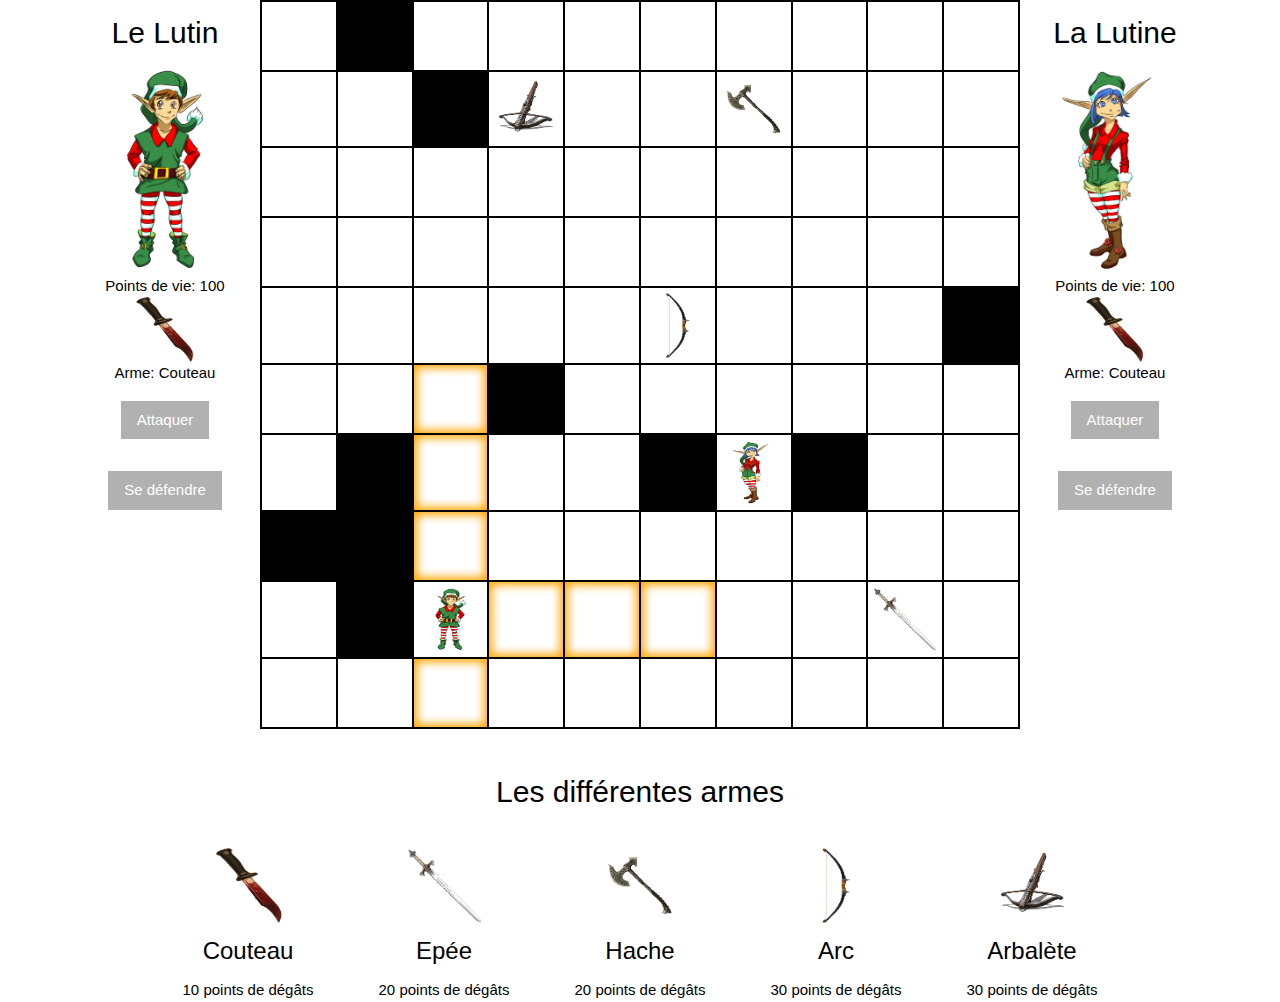
==== index.html @ 5c092aa2 "Modifications des visuels joueurs et armes" ====
<!DOCTYPE html>
<html lang="fr">
<head>
    <meta charset="UTF-8">
    <meta name="viewport" content="width=device-width, initial-scale=1.0">
    <link rel="stylesheet" href="https://www.w3schools.com/w3css/4/w3.css">
    <title>Jeu de plateau</title>
    <link rel="stylesheet" type="text/css" href="styles.css">
</head>
<body>
    <div id="wrapper" class="w3-auto">
        <div class="w3-row">
            <div id="joueurA" class="w3-container w3-center w3-col m2">
                <h2>Le Lutin</h2>
                <div>
                    <img src="img/lutin.jpg" alt="Lutin">
                </div>
                <p>Points de vie: <span id="santeJoueur0"></span></p>
                <p><span id="visuelArmeJoueur0"></span></p>
                <p>Arme: <span id="armeJoueur0"></span></p>
                <div id="boutonsCombatJoueur0">
                    <button id="btnAttaqueJoueur0" class="w3-button w3-black w3-margin" disabled>Attaquer</button>
                    <button id="btnDefenseJoueur0" class="w3-button w3-black w3-margin" disabled>Se défendre</button>
                </div>
            </div>
            <table id="gameMap" class="w3-col m8"></table>
            <div id="joueurB" class="w3-container w3-center w3-col m2">
                <h2>La Lutine</h2>
                <div>
                    <img src="img/lutine.jpg" alt="Lutine">
                </div>
                <p>Points de vie: <span id="santeJoueur1"></span></p>
                <p><span id="visuelArmeJoueur1"></span></p>
                <p>Arme: <span id="armeJoueur1"></span></p>
                <div id="boutonsCombatJoueur1">
                    <button id="btnAttaqueJoueur1" class="w3-button w3-black w3-margin" disabled>Attaquer</button>
                    <button id="btnDefenseJoueur1" class="w3-button w3-black w3-margin" disabled>Se défendre</button>
                </div>
            </div>
        </div>
        <div class="w3-content w3-center w3-margin-top">
           <h2 class="w3-padding-24">Les différentes armes</h2>
            <div class="w3-row">
                <div class="tableauArmes w3-container w3-col">
                    <img src="img/couteau.png" alt="couteau" class="imageArme">
                    <h3>Couteau</h3>
                    <p>10 points de dégâts</p>
                </div>
                <div class="tableauArmes w3-container w3-col">
                    <img src="img/epee.png" alt="epee" class="imageArme">
                    <h3>Epée</h3>
                    <p>20 points de dégâts</p>
                </div>
                <div class="tableauArmes w3-container w3-col">
                    <img src="img/hache.png" alt="hache" class="imageArme">
                    <h3>Hache</h3>
                    <p>20 points de dégâts</p>
                </div>
                <div class="tableauArmes w3-container w3-col">
                    <img src="img/arc.png" alt="arc" class="imageArme">
                    <h3>Arc</h3>
                    <p>30 points de dégâts</p>
                </div>
                <div class="tableauArmes w3-container w3-col">
                    <img src="img/arbalete.png" alt="arbalete" class="imageArme">
                    <h3>Arbalète</h3>
                    <p>30 points de dégâts</p>
                </div>
            </div>
        </div>
    </div>

    <script src="js/jquery.js"></script>
    <script src="js/main.js"></script>
    <script src="js/game.js"></script>
    <script src="js/map.js"></script>
    <script src="js/players.js"></script>
    <script src="js/weapons.js"></script>
    <script src="js/functions.js"></script>
</body>
</html>
---- styles.css ----
/********** reset ***********/
* {
    padding: 0;
    margin: 0;
    box-sizing: border-box;
}
/*************** wrapper et génériques *****************/

#wrapper {
    margin: 0 auto;
}
img {
    width: 100%;
}
/************** Map *******************/
table {
    border-collapse: collapse;
    margin: auto;
}
tr, td {
    height: 70px;
    width: 70px;
    border: 2px solid black;
    padding: 5px;
    text-align: center;
}
.casesObstacles {
    background-color: black;
}
.casesArmes {
    
}
.casesJoueurs {
    
}
.casesAccessibles {
    
}
.casesSurbrillance {
    box-shadow: orange 0px 0px 10px 3px inset;
}
.imgTableau {
    max-width: 65px;
    max-height: 65px;
}
.imageArme {
    width: 75px;
    height: 75px;
}
.tableauArmes {
    width: 20%;
}
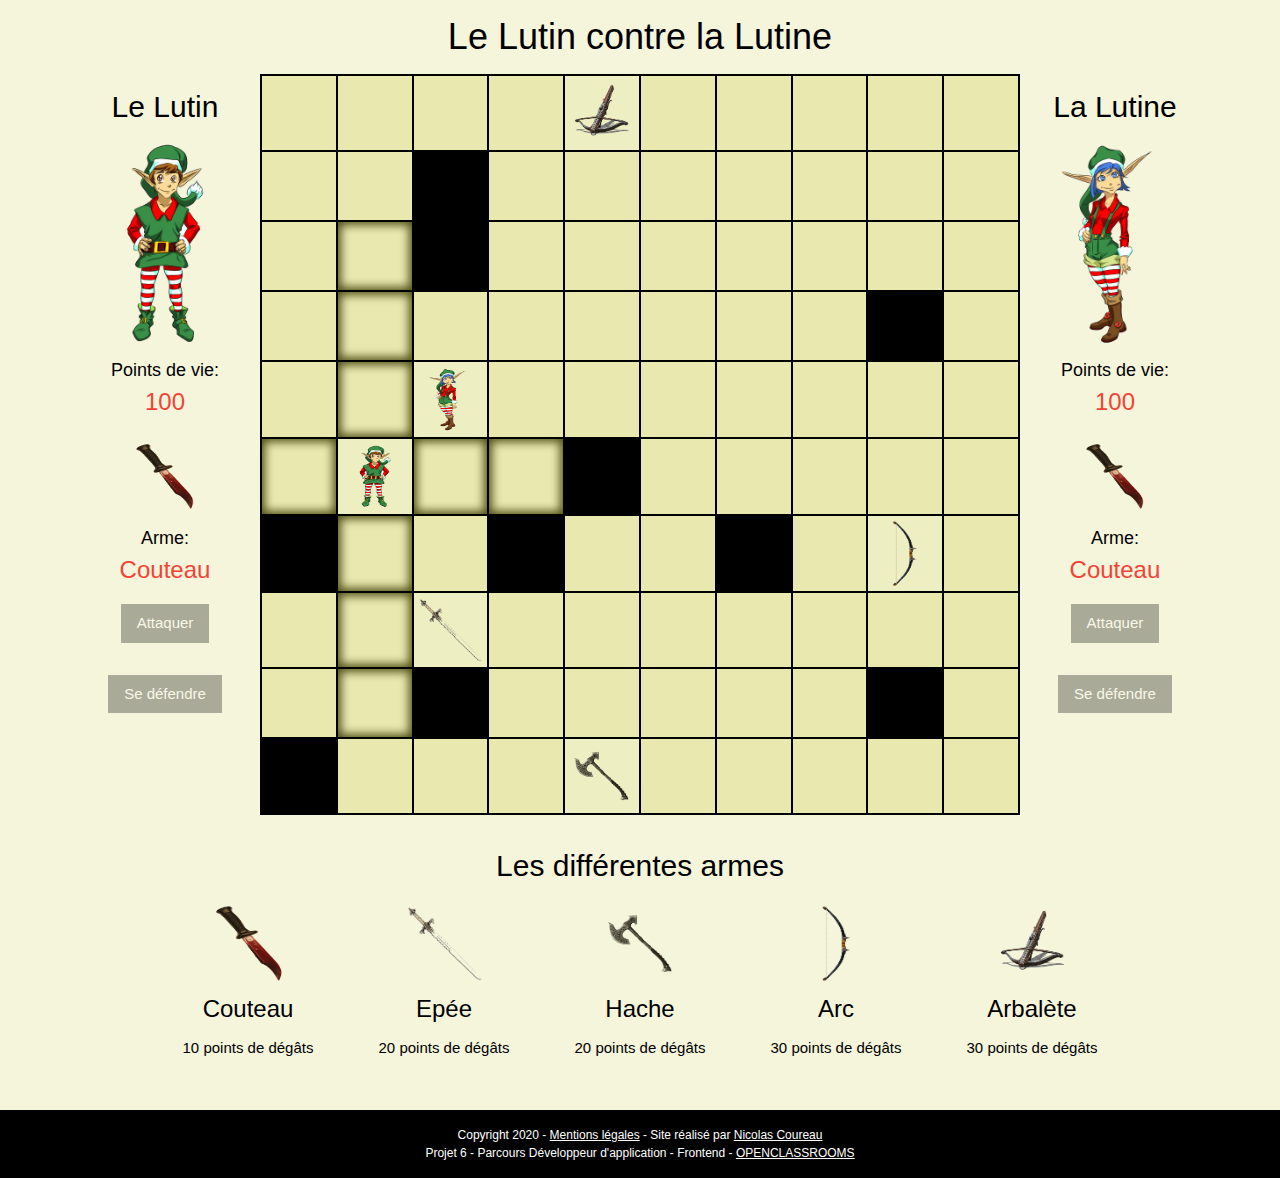
==== commit 6926e89d: "Mise en place css" ====
--- a/index.html
+++ b/index.html
@@ -4,20 +4,21 @@
     <meta charset="UTF-8">
     <meta name="viewport" content="width=device-width, initial-scale=1.0">
     <link rel="stylesheet" href="https://www.w3schools.com/w3css/4/w3.css">
-    <title>Jeu de plateau</title>
+    <title>Lutin contre Lutine</title>
     <link rel="stylesheet" type="text/css" href="styles.css">
 </head>
 <body>
     <div id="wrapper" class="w3-auto">
+        <h1 class="w3-center">Le Lutin contre la Lutine</h1>
         <div class="w3-row">
             <div id="joueurA" class="w3-container w3-center w3-col m2">
                 <h2>Le Lutin</h2>
                 <div>
-                    <img src="img/lutin.jpg" alt="Lutin">
+                    <img src="img/lutin.png" alt="Lutin">
                 </div>
-                <p>Points de vie: <span id="santeJoueur0"></span></p>
-                <p><span id="visuelArmeJoueur0"></span></p>
-                <p>Arme: <span id="armeJoueur0"></span></p>
+                <p class="w3-container w3-padding w3-large">Points de vie: <span id="santeJoueur0" class="w3-text-red w3-xlarge"></span></p>
+                <p class="w3-container w3-padding-16"><span id="visuelArmeJoueur0"></span></p>
+                <p class="w3-container w3-large">Arme: <br><span id="armeJoueur0" class="w3-text-red w3-xlarge"></span></p>
                 <div id="boutonsCombatJoueur0">
                     <button id="btnAttaqueJoueur0" class="w3-button w3-black w3-margin" disabled>Attaquer</button>
                     <button id="btnDefenseJoueur0" class="w3-button w3-black w3-margin" disabled>Se défendre</button>
@@ -27,19 +28,19 @@
             <div id="joueurB" class="w3-container w3-center w3-col m2">
                 <h2>La Lutine</h2>
                 <div>
-                    <img src="img/lutine.jpg" alt="Lutine">
+                    <img src="img/lutine.png" alt="Lutine">
                 </div>
-                <p>Points de vie: <span id="santeJoueur1"></span></p>
-                <p><span id="visuelArmeJoueur1"></span></p>
-                <p>Arme: <span id="armeJoueur1"></span></p>
+                <p class="w3-container w3-padding w3-large">Points de vie: <span id="santeJoueur1" class="w3-text-red w3-xlarge"></span></p>
+                <p class="w3-container w3-padding-16"><span id="visuelArmeJoueur1"></span></p>
+                <p class="w3-container w3-large">Arme: <br><span id="armeJoueur1" class="w3-text-red w3-xlarge"></span></p>
                 <div id="boutonsCombatJoueur1">
                     <button id="btnAttaqueJoueur1" class="w3-button w3-black w3-margin" disabled>Attaquer</button>
                     <button id="btnDefenseJoueur1" class="w3-button w3-black w3-margin" disabled>Se défendre</button>
                 </div>
             </div>
         </div>
-        <div class="w3-content w3-center w3-margin-top">
-           <h2 class="w3-padding-24">Les différentes armes</h2>
+        <div class="recapArmes w3-content w3-center">
+           <h2 class="w3-padding">Les différentes armes</h2>
             <div class="w3-row">
                 <div class="tableauArmes w3-container w3-col">
                     <img src="img/couteau.png" alt="couteau" class="imageArme">
@@ -69,6 +70,15 @@
             </div>
         </div>
     </div>
+    <footer id="main-footer" class="w3-container w3-black w3-padding-16">
+        <div class="w3-stretch w3-center">
+            <p class="w3-small">Copyright 2020 - <a href="mentions-legales.html">Mentions légales</a> - Site réalisé par
+                <a href="http://www.nicolas-coureau.fr/">Nicolas Coureau</a></p>
+            <p class="w3-small w3-hide-small">Projet 6 - Parcours Développeur d'application - Frontend - <a
+                    href="https://openclassrooms.com/fr/paths/60-developpeur-dapplication-frontend">OPENCLASSROOMS</a>
+            </p>
+        </div>
+    </footer>
 
     <script src="js/jquery.js"></script>
     <script src="js/main.js"></script>
--- a/styles.css
+++ b/styles.css
@@ -5,7 +5,9 @@
     box-sizing: border-box;
 }
 /*************** wrapper et génériques *****************/
-
+body {
+    background-color: #f5f5dc;
+}
 #wrapper {
     margin: 0 auto;
 }
@@ -24,29 +26,40 @@
     padding: 5px;
     text-align: center;
 }
+/* couleur de fond des cases obstacles */
 .casesObstacles {
     background-color: black;
 }
+/* couleur de fond des cases armes */
 .casesArmes {
-    
+    background-color: #eeeec3;
 }
+/* couleur de fond des cases joueurs */
 .casesJoueurs {
-    
+    background-color: #eeeec3;
 }
+/* couleur de fond des cases accessibles */
 .casesAccessibles {
-    
+    background-color: #e9e9af;
 }
+/* couleur des cases pour le déplacement */
 .casesSurbrillance {
-    box-shadow: orange 0px 0px 10px 3px inset;
+    box-shadow: #505016 0px 0px 10px 3px inset;
 }
+/* Dimensions des images dans la map */
 .imgTableau {
     max-width: 65px;
     max-height: 65px;
 }
+/****************** Légende des armes *********************/
 .imageArme {
     width: 75px;
     height: 75px;
 }
 .tableauArmes {
     width: 20%;
+}
+.recapArmes {
+    margin-top: 20px;
+    margin-bottom: 50px;
 }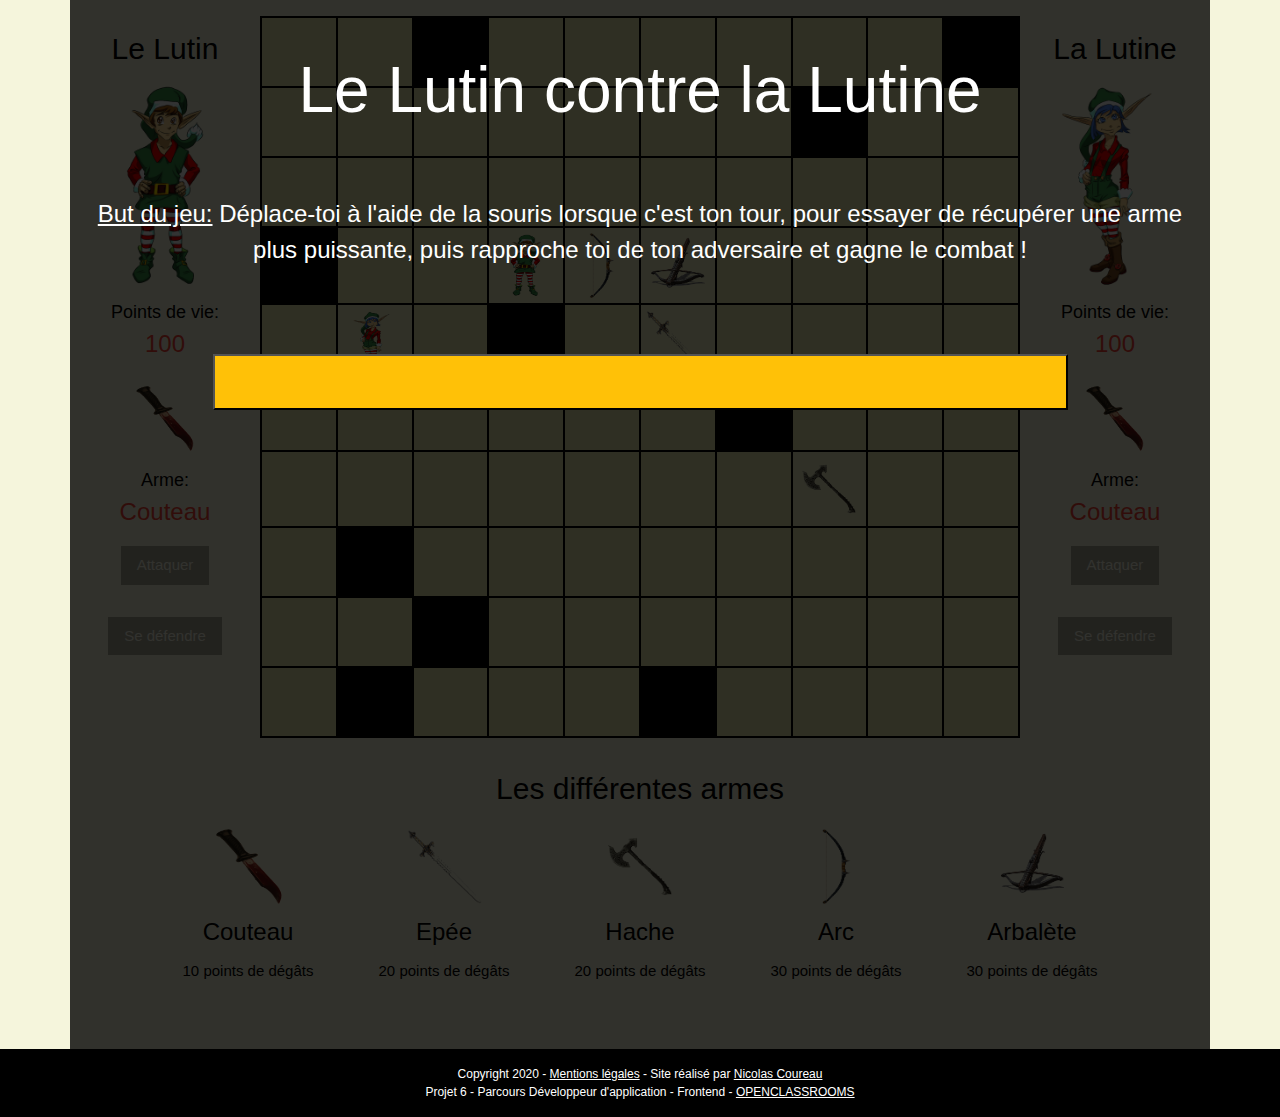
==== commit 74bb1f52: "Mise en place des écrans de démarrage et de combat" ====
--- a/index.html
+++ b/index.html
@@ -8,9 +8,32 @@
     <link rel="stylesheet" type="text/css" href="styles.css">
 </head>
 <body>
-    <div id="wrapper" class="w3-auto">
-        <h1 class="w3-center">Le Lutin contre la Lutine</h1>
+    <!-- Wrapper -->
+    <div id="wrapper" class="w3-auto w3-padding-16">
+
+        <!-- Ecran de démarrage -->
+        <div id="ecranDepart">
+            <h1 class="w3-center w3-text-white w3-padding-32 w3-jumbo">Le Lutin contre la Lutine</h1>
+            <p class="w3-container w3-text-white w3-padding-16 w3-xlarge"><u>But du jeu:</u> Déplace-toi à l'aide de la souris lorsque c'est ton tour,
+                pour essayer de récupérer une arme plus puissante,
+                puis rapproche toi de ton adversaire et gagne le combat !</p>
+            <button id="demarrer" class="w3-bar w3-xlarge w3-padding clignotement">COMMERCER LA PARTIE</button>
+        </div>
+
+        <!-- Message de début de combat (masqué jusqu'au déclenchement du combat) -->
+        <div id="debutCombat" class="w3-center">
+            <h2 class="w3-center w3-text-white w3-padding-32 w3-xxlarge">Le combat commence !</h2>
+            <p class="w3-container w3-center w3-text-white w3-padding-16 w3-xlarge">Les boutons de combat ne sont actifs que lorsque c'est à ton tour de combattre.
+            <br>Tu peux soit choisir d'attaquer et infliger les dégats de ton arme à ton adversaire, soit choisir de te défendre de la prochaine attaque
+            de celui-ci et activer un bouclier qui absorbera 50% des dégats de l'arme de ton adversaire. </p>
+            <p class="w3-center w3-text-white w3-padding-16 w3-xlarge">Bonne chance ! Et que le meilleur gagne !</p>
+            <button id="combat" class="w3-bar w3-xlarge w3-padding clignotement">DEMARRER LE COMBAT</button>
+        </div>
+
+        <!-- Contenus de jeu -->
         <div class="w3-row">
+
+            <!-- Infos joueur A -->
             <div id="joueurA" class="w3-container w3-center w3-col m2">
                 <h2>Le Lutin</h2>
                 <div>
@@ -19,12 +42,17 @@
                 <p class="w3-container w3-padding w3-large">Points de vie: <span id="santeJoueur0" class="w3-text-red w3-xlarge"></span></p>
                 <p class="w3-container w3-padding-16"><span id="visuelArmeJoueur0"></span></p>
                 <p class="w3-container w3-large">Arme: <br><span id="armeJoueur0" class="w3-text-red w3-xlarge"></span></p>
+                <!-- Boutons de combat joueur A -->
                 <div id="boutonsCombatJoueur0">
                     <button id="btnAttaqueJoueur0" class="w3-button w3-black w3-margin" disabled>Attaquer</button>
                     <button id="btnDefenseJoueur0" class="w3-button w3-black w3-margin" disabled>Se défendre</button>
                 </div>
             </div>
+
+            <!-- Carte de jeu -->
             <table id="gameMap" class="w3-col m8"></table>
+
+            <!-- Infos joueur B -->
             <div id="joueurB" class="w3-container w3-center w3-col m2">
                 <h2>La Lutine</h2>
                 <div>
@@ -33,12 +61,15 @@
                 <p class="w3-container w3-padding w3-large">Points de vie: <span id="santeJoueur1" class="w3-text-red w3-xlarge"></span></p>
                 <p class="w3-container w3-padding-16"><span id="visuelArmeJoueur1"></span></p>
                 <p class="w3-container w3-large">Arme: <br><span id="armeJoueur1" class="w3-text-red w3-xlarge"></span></p>
+                <!-- Boutons de combat joueur B -->
                 <div id="boutonsCombatJoueur1">
                     <button id="btnAttaqueJoueur1" class="w3-button w3-black w3-margin" disabled>Attaquer</button>
                     <button id="btnDefenseJoueur1" class="w3-button w3-black w3-margin" disabled>Se défendre</button>
                 </div>
             </div>
         </div>
+
+        <!-- Tableau de description des armes -->
         <div class="recapArmes w3-content w3-center">
            <h2 class="w3-padding">Les différentes armes</h2>
             <div class="w3-row">
@@ -70,6 +101,8 @@
             </div>
         </div>
     </div>
+
+    <!-- Footer -->
     <footer id="main-footer" class="w3-container w3-black w3-padding-16">
         <div class="w3-stretch w3-center">
             <p class="w3-small">Copyright 2020 - <a href="mentions-legales.html">Mentions légales</a> - Site réalisé par
--- a/styles.css
+++ b/styles.css
@@ -10,9 +10,40 @@
 }
 #wrapper {
     margin: 0 auto;
+    position: relative;
 }
 img {
     width: 100%;
+}
+/************** Ecran de démarrage *********************/
+#ecranDepart {
+    z-index: 1;
+    position: absolute;
+    top: 0;
+    left: 0;
+    width: 100%;
+    height: 100%;
+    background-color: rgba(0, 0, 0, 0.8);
+    text-align: center;
+}
+#demarrer {
+    margin-top: 70px;
+    color: #ffc107;
+    background-color: #ffc107;
+    width: 75%;
+    cursor: pointer;
+}
+#demarrer:hover {
+    background-color: #e9e9af;
+    color: #e9e9af;
+}
+.clignotement {
+    animation: couleurClignotement 1s infinite;
+}
+@keyframes couleurClignotement
+{
+    0% { }
+    50% { color: black; }
 }
 /************** Map *******************/
 table {
@@ -51,6 +82,29 @@
     max-width: 65px;
     max-height: 65px;
 }
+/****************** Message de début de combat **************/
+#debutCombat {
+    display: none;
+    z-index: 1;
+    position: absolute;
+    top: 200px;
+    left: 0;
+    width: 100%;
+    height: 50%;
+    background-color: rgba(0, 0, 0, 0.8);
+}
+#combat {
+    margin-top: 30px;
+    width: 50%;
+    color: #ffc107;
+    background-color: #ffc107;
+    cursor: pointer;
+}
+#combat:hover {
+    background-color: #e9e9af;
+    color: #e9e9af;
+}
+
 /****************** Légende des armes *********************/
 .imageArme {
     width: 75px;
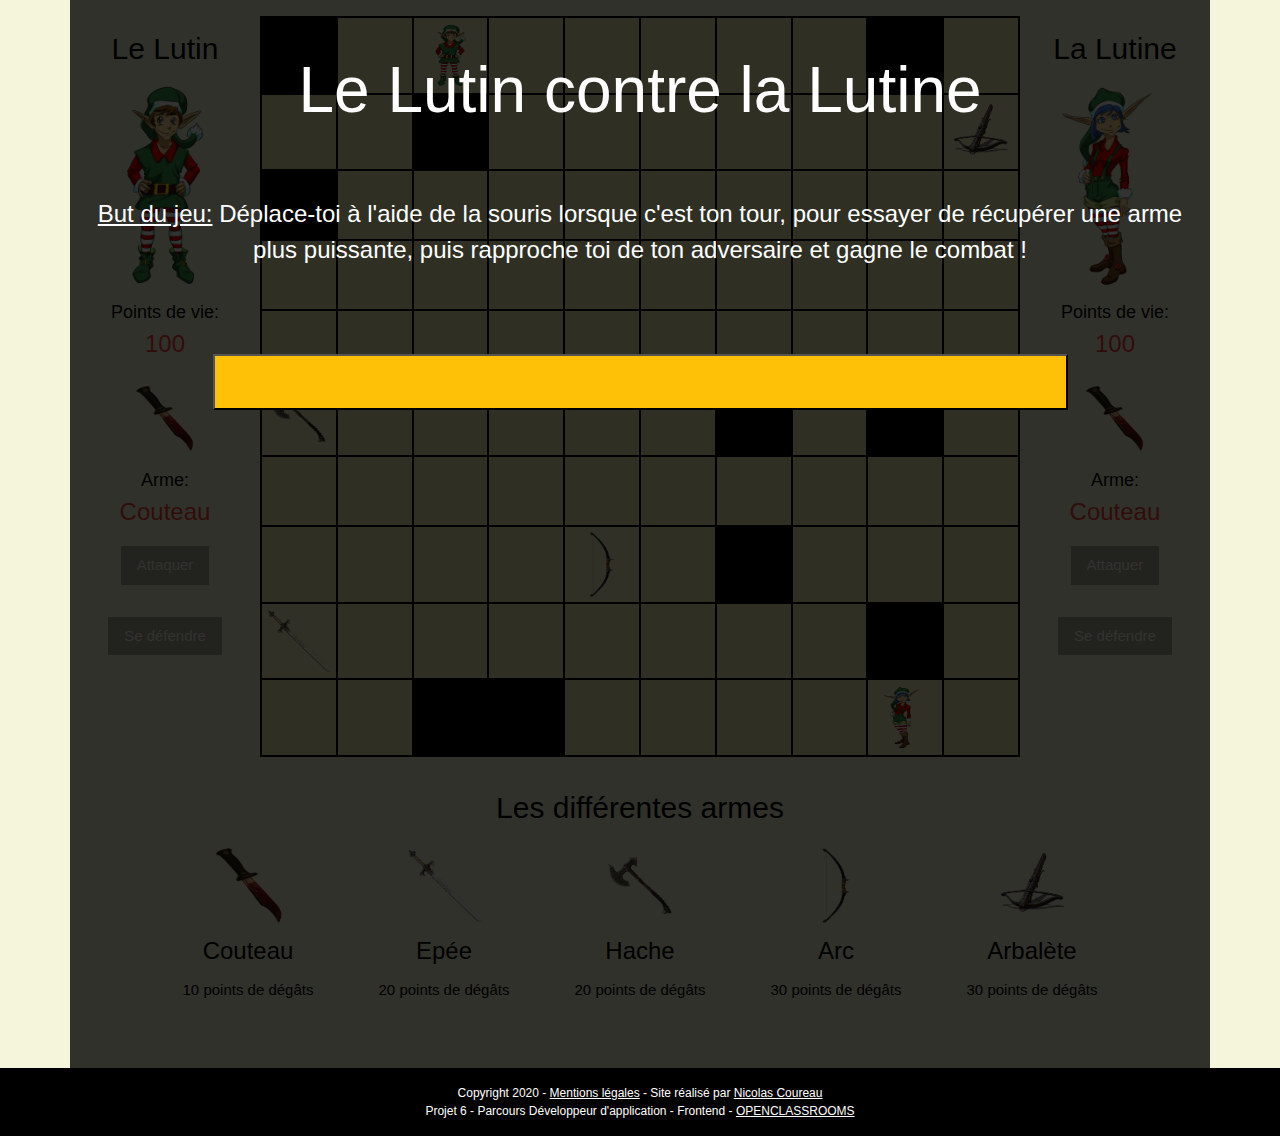
==== commit 2650a06b: "Mise en place de la méthode finirLaPartie()" ====
--- a/index.html
+++ b/index.html
@@ -9,7 +9,7 @@
 </head>
 <body>
     <!-- Wrapper -->
-    <div id="wrapper" class="w3-auto w3-padding-16">
+    <div id="wrapper" class="w3-auto  w3-padding-16">
 
         <!-- Ecran de démarrage -->
         <div id="ecranDepart">
@@ -18,16 +18,6 @@
                 pour essayer de récupérer une arme plus puissante,
                 puis rapproche toi de ton adversaire et gagne le combat !</p>
             <button id="demarrer" class="w3-bar w3-xlarge w3-padding clignotement">COMMERCER LA PARTIE</button>
-        </div>
-
-        <!-- Message de début de combat (masqué jusqu'au déclenchement du combat) -->
-        <div id="debutCombat" class="w3-center">
-            <h2 class="w3-center w3-text-white w3-padding-32 w3-xxlarge">Le combat commence !</h2>
-            <p class="w3-container w3-center w3-text-white w3-padding-16 w3-xlarge">Les boutons de combat ne sont actifs que lorsque c'est à ton tour de combattre.
-            <br>Tu peux soit choisir d'attaquer et infliger les dégats de ton arme à ton adversaire, soit choisir de te défendre de la prochaine attaque
-            de celui-ci et activer un bouclier qui absorbera 50% des dégats de l'arme de ton adversaire. </p>
-            <p class="w3-center w3-text-white w3-padding-16 w3-xlarge">Bonne chance ! Et que le meilleur gagne !</p>
-            <button id="combat" class="w3-bar w3-xlarge w3-padding clignotement">DEMARRER LE COMBAT</button>
         </div>
 
         <!-- Contenus de jeu -->
@@ -100,7 +90,30 @@
                 </div>
             </div>
         </div>
+
+        <!-- Message de début de combat (masqué jusqu'au déclenchement du combat) -->
+        <div id="debutCombat" class="w3-center">
+            <h2 class="w3-center w3-text-white w3-padding-32 w3-xxlarge">Le combat commence !</h2>
+            <p class="w3-container w3-center w3-text-white w3-padding-16 w3-xlarge">Les boutons de combat ne sont actifs que lorsque c'est à ton tour de combattre.
+                <br>Tu peux soit choisir d'attaquer et infliger les dégats de ton arme à ton adversaire, soit choisir de te défendre de la prochaine attaque
+                de celui-ci et activer un bouclier qui absorbera 50% des dégats de l'arme de ton adversaire. </p>
+            <p class="w3-center w3-text-white w3-padding-16 w3-xlarge">Bonne chance ! Et que le meilleur gagne !</p>
+            <button id="combat" class="w3-bar w3-xlarge w3-padding clignotement">DEMARRER LE COMBAT</button>
+        </div>
+
+        <!-- Message de fin de partie (masqué jusqu'à la fin de partie) -->
+        <div id="finCombat" class="w3-center">
+            <h2 class="w3-center w3-text-white w3-padding-32 w3-xxlarge">Le combat est terminé !</h2>
+            <p id="messageResultat" class="w3-center w3-text-white w3-padding-16 w3-xlarge"></p>
+            <div>
+                <h2 class="w3-center w3-text-white w3-padding-32 w3-xlarge">Que veux tu faire ?</h2>
+                <button id="recommencer" class="w3-bar w3-xlarge w3-padding clignotement">Refaire une partie</button>
+                <button id="quitter" class="w3-bar w3-xlarge w3-padding clignotement">Quitter le jeu</button>
+            </div>
+        </div>
+
     </div>
+    <!-- Fin wrapper -->
 
     <!-- Footer -->
     <footer id="main-footer" class="w3-container w3-black w3-padding-16">
--- a/styles.css
+++ b/styles.css
@@ -82,28 +82,6 @@
     max-width: 65px;
     max-height: 65px;
 }
-/****************** Message de début de combat **************/
-#debutCombat {
-    display: none;
-    z-index: 1;
-    position: absolute;
-    top: 200px;
-    left: 0;
-    width: 100%;
-    height: 50%;
-    background-color: rgba(0, 0, 0, 0.8);
-}
-#combat {
-    margin-top: 30px;
-    width: 50%;
-    color: #ffc107;
-    background-color: #ffc107;
-    cursor: pointer;
-}
-#combat:hover {
-    background-color: #e9e9af;
-    color: #e9e9af;
-}
 
 /****************** Légende des armes *********************/
 .imageArme {
@@ -116,4 +94,26 @@
 .recapArmes {
     margin-top: 20px;
     margin-bottom: 50px;
-}+}
+/****************** Message de début + fin de combat **************/
+#debutCombat, #finCombat {
+    display: none;
+    z-index: 1;
+    position: absolute;
+    top: 200px;
+    left: 0;
+    width: 100%;
+    height: 50%;
+    background-color: rgba(0, 0, 0, 0.8);
+}
+#combat, #recommencer, #quitter {
+    margin-top: 30px;
+    width: 50%;
+    color: #ffc107;
+    background-color: #ffc107;
+    cursor: pointer;
+}
+#combat:hover, #recommencer:hover, #quitter:hover {
+    background-color: #e9e9af;
+    color: #e9e9af;
+}
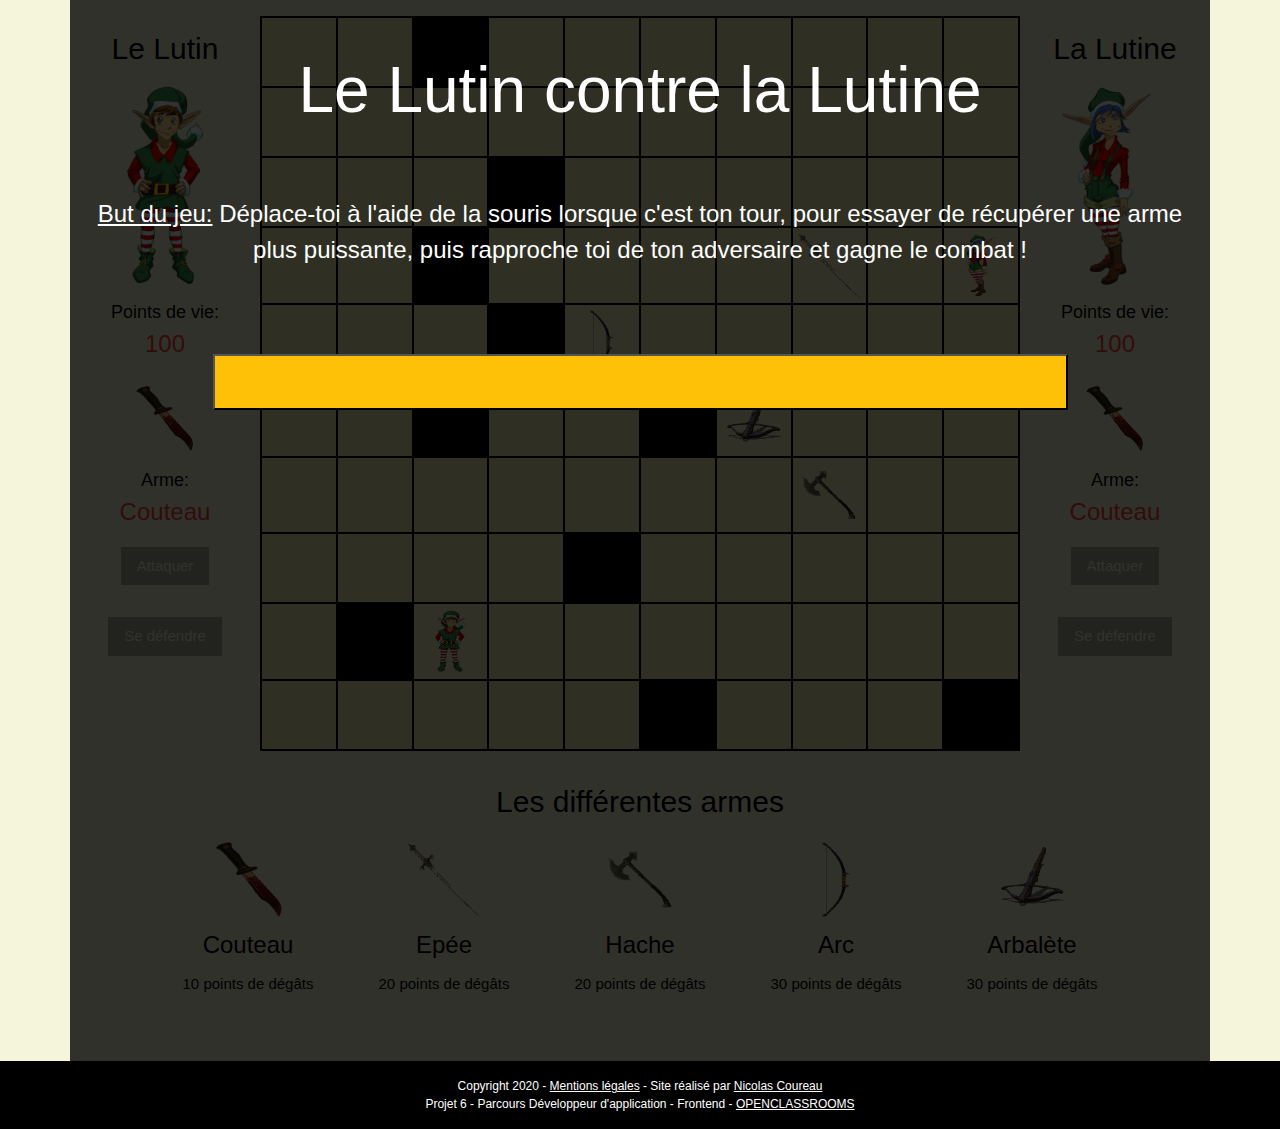
==== commit 1b716911: "Optimisation des images" ====
--- a/index.html
+++ b/index.html
@@ -27,7 +27,7 @@
             <div id="joueurA" class="w3-container w3-center w3-col m2">
                 <h2>Le Lutin</h2>
                 <div>
-                    <img src="img/lutin.png" alt="Lutin">
+                    <img src="img/lutin2-min.png" alt="Lutin">
                 </div>
                 <p class="w3-container w3-padding w3-large">Points de vie: <span id="santeJoueur0" class="w3-text-red w3-xlarge"></span></p>
                 <p class="w3-container w3-padding-16"><span id="visuelArmeJoueur0"></span></p>
@@ -46,7 +46,7 @@
             <div id="joueurB" class="w3-container w3-center w3-col m2">
                 <h2>La Lutine</h2>
                 <div>
-                    <img src="img/lutine.png" alt="Lutine">
+                    <img src="img/lutine2-min.png" alt="Lutine">
                 </div>
                 <p class="w3-container w3-padding w3-large">Points de vie: <span id="santeJoueur1" class="w3-text-red w3-xlarge"></span></p>
                 <p class="w3-container w3-padding-16"><span id="visuelArmeJoueur1"></span></p>
@@ -64,27 +64,27 @@
            <h2 class="w3-padding">Les différentes armes</h2>
             <div class="w3-row">
                 <div class="tableauArmes w3-container w3-col">
-                    <img src="img/couteau.png" alt="couteau" class="imageArme">
+                    <img src="img/couteau2-min.png" alt="couteau" class="imageArme">
                     <h3>Couteau</h3>
                     <p>10 points de dégâts</p>
                 </div>
                 <div class="tableauArmes w3-container w3-col">
-                    <img src="img/epee.png" alt="epee" class="imageArme">
+                    <img src="img/epee2-min.png" alt="epee" class="imageArme">
                     <h3>Epée</h3>
                     <p>20 points de dégâts</p>
                 </div>
                 <div class="tableauArmes w3-container w3-col">
-                    <img src="img/hache.png" alt="hache" class="imageArme">
+                    <img src="img/hache2-min.png" alt="hache" class="imageArme">
                     <h3>Hache</h3>
                     <p>20 points de dégâts</p>
                 </div>
                 <div class="tableauArmes w3-container w3-col">
-                    <img src="img/arc.png" alt="arc" class="imageArme">
+                    <img src="img/arc2-min.png" alt="arc" class="imageArme">
                     <h3>Arc</h3>
                     <p>30 points de dégâts</p>
                 </div>
                 <div class="tableauArmes w3-container w3-col">
-                    <img src="img/arbalete.png" alt="arbalete" class="imageArme">
+                    <img src="img/arbalete2-min.png" alt="arbalete" class="imageArme">
                     <h3>Arbalète</h3>
                     <p>30 points de dégâts</p>
                 </div>
--- a/styles.css
+++ b/styles.css
@@ -79,6 +79,7 @@
 }
 /* Dimensions des images dans la map */
 .imgTableau {
+    pointer-events: none;
     max-width: 65px;
     max-height: 65px;
 }
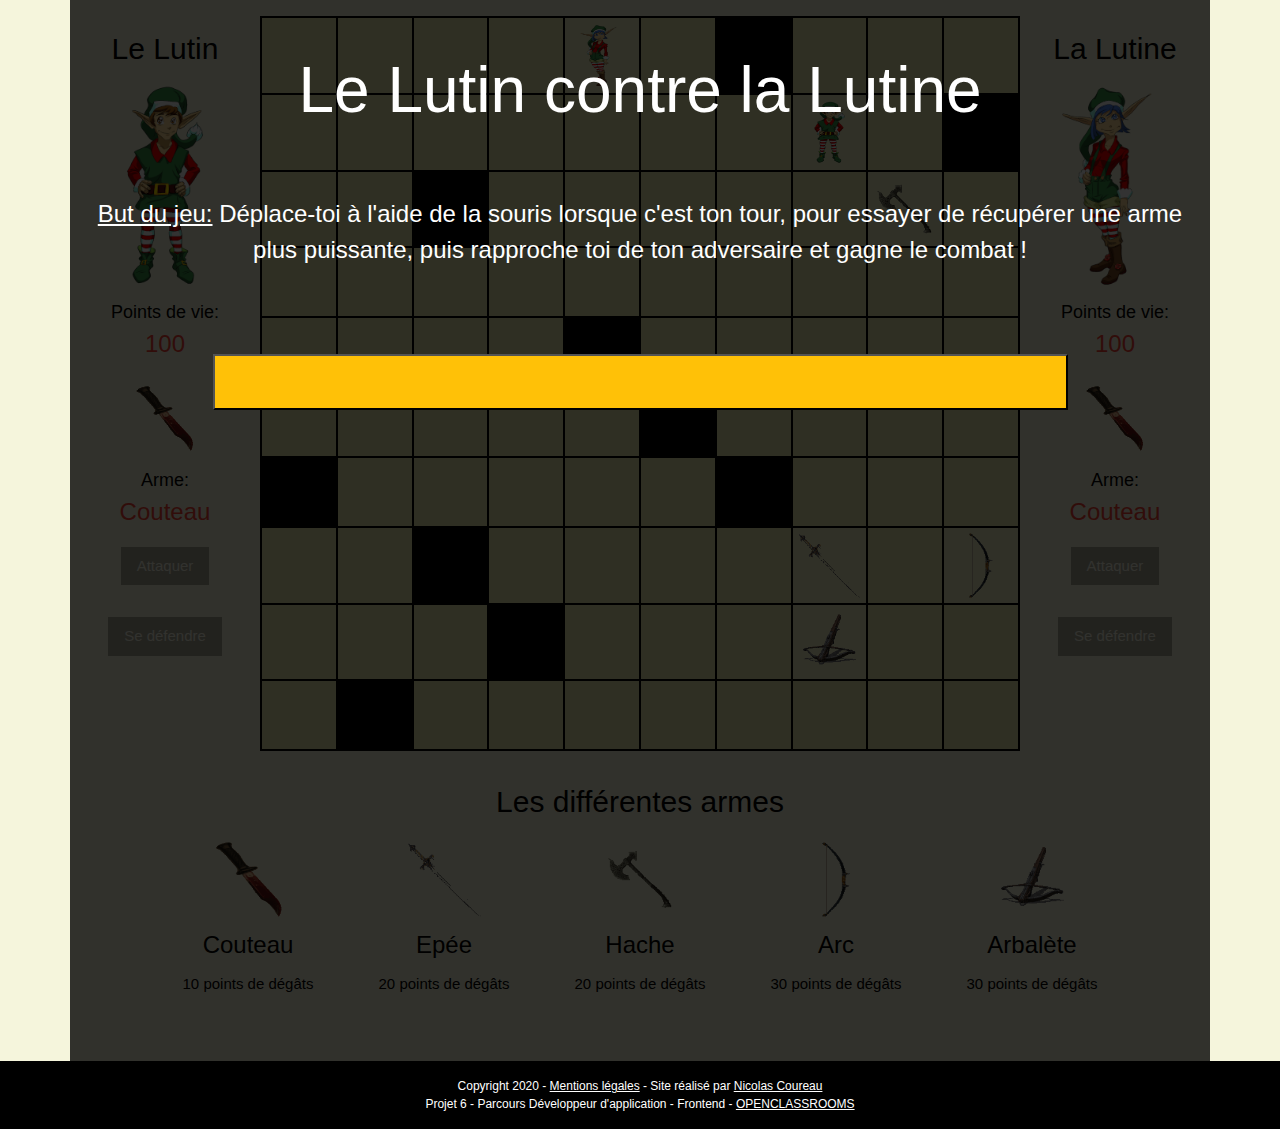
==== commit ed612bf6: "Légères modifs" ====
--- a/index.html
+++ b/index.html
@@ -17,7 +17,7 @@
             <p class="w3-container w3-text-white w3-padding-16 w3-xlarge"><u>But du jeu:</u> Déplace-toi à l'aide de la souris lorsque c'est ton tour,
                 pour essayer de récupérer une arme plus puissante,
                 puis rapproche toi de ton adversaire et gagne le combat !</p>
-            <button id="demarrer" class="w3-bar w3-xlarge w3-padding clignotement">COMMERCER LA PARTIE</button>
+            <button id="demarrer" class="w3-bar w3-xlarge w3-padding clignotement">COMMENCER LA PARTIE</button>
         </div>
 
         <!-- Contenus de jeu -->
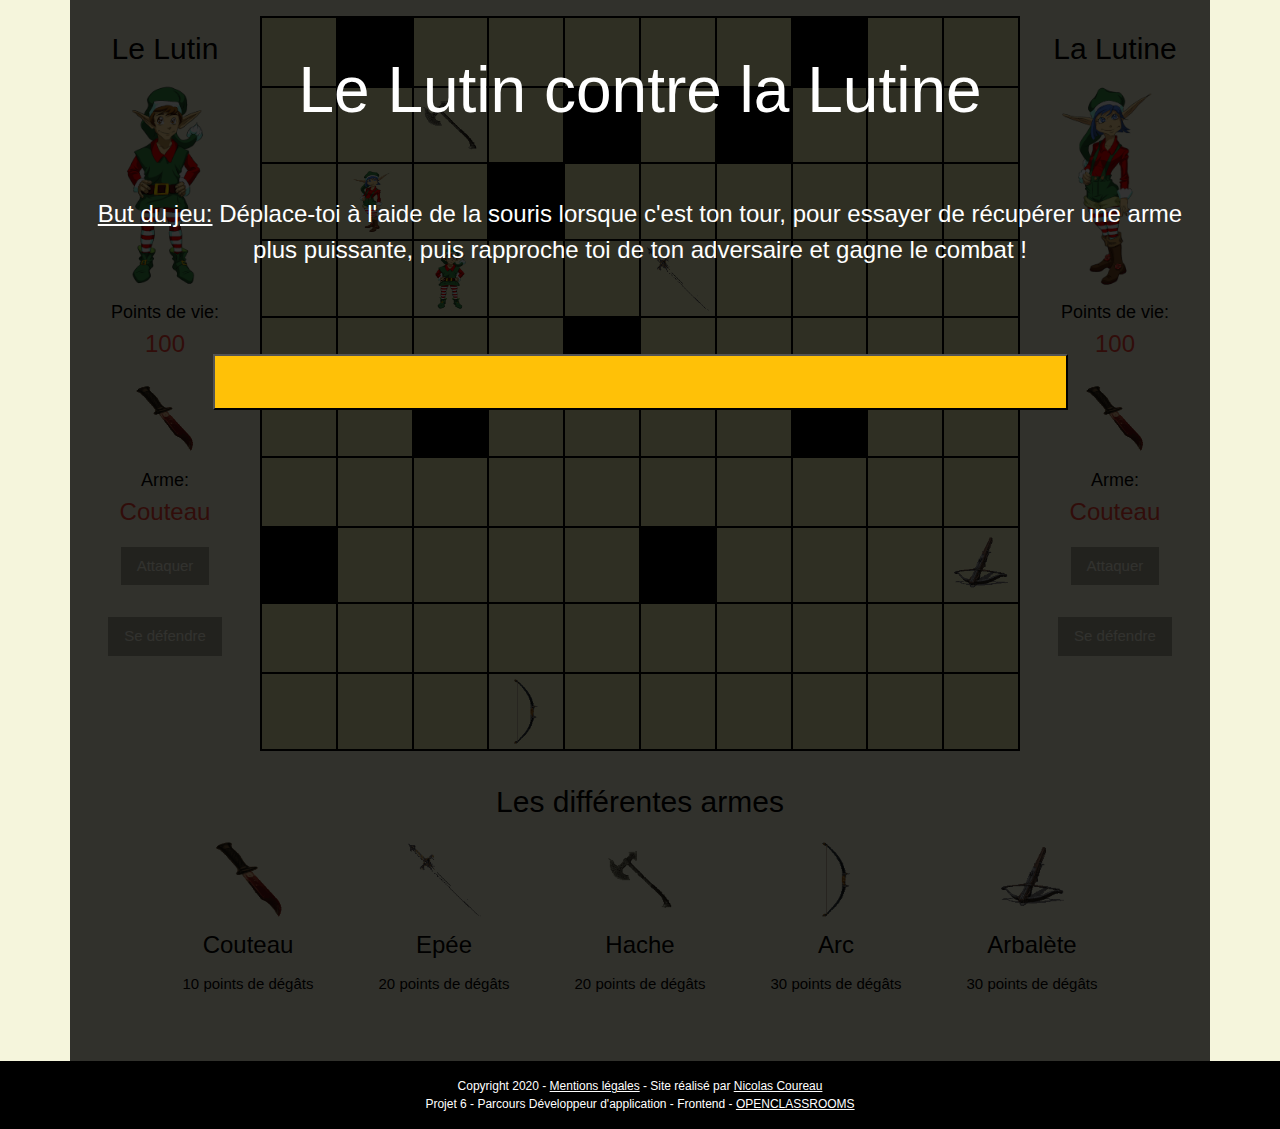
==== commit d7491008: "Mise en place CDN jQuery + finalisation commentaires méthodes" ====
--- a/index.html
+++ b/index.html
@@ -126,7 +126,7 @@
         </div>
     </footer>
 
-    <script src="js/jquery.js"></script>
+    <script src="https://ajax.googleapis.com/ajax/libs/jquery/3.5.1/jquery.min.js"></script>
     <script src="js/main.js"></script>
     <script src="js/game.js"></script>
     <script src="js/map.js"></script>
--- a/styles.css
+++ b/styles.css
@@ -1,4 +1,4 @@
-/********** reset ***********/
+/********************** Reset *************************/
 * {
     padding: 0;
     margin: 0;
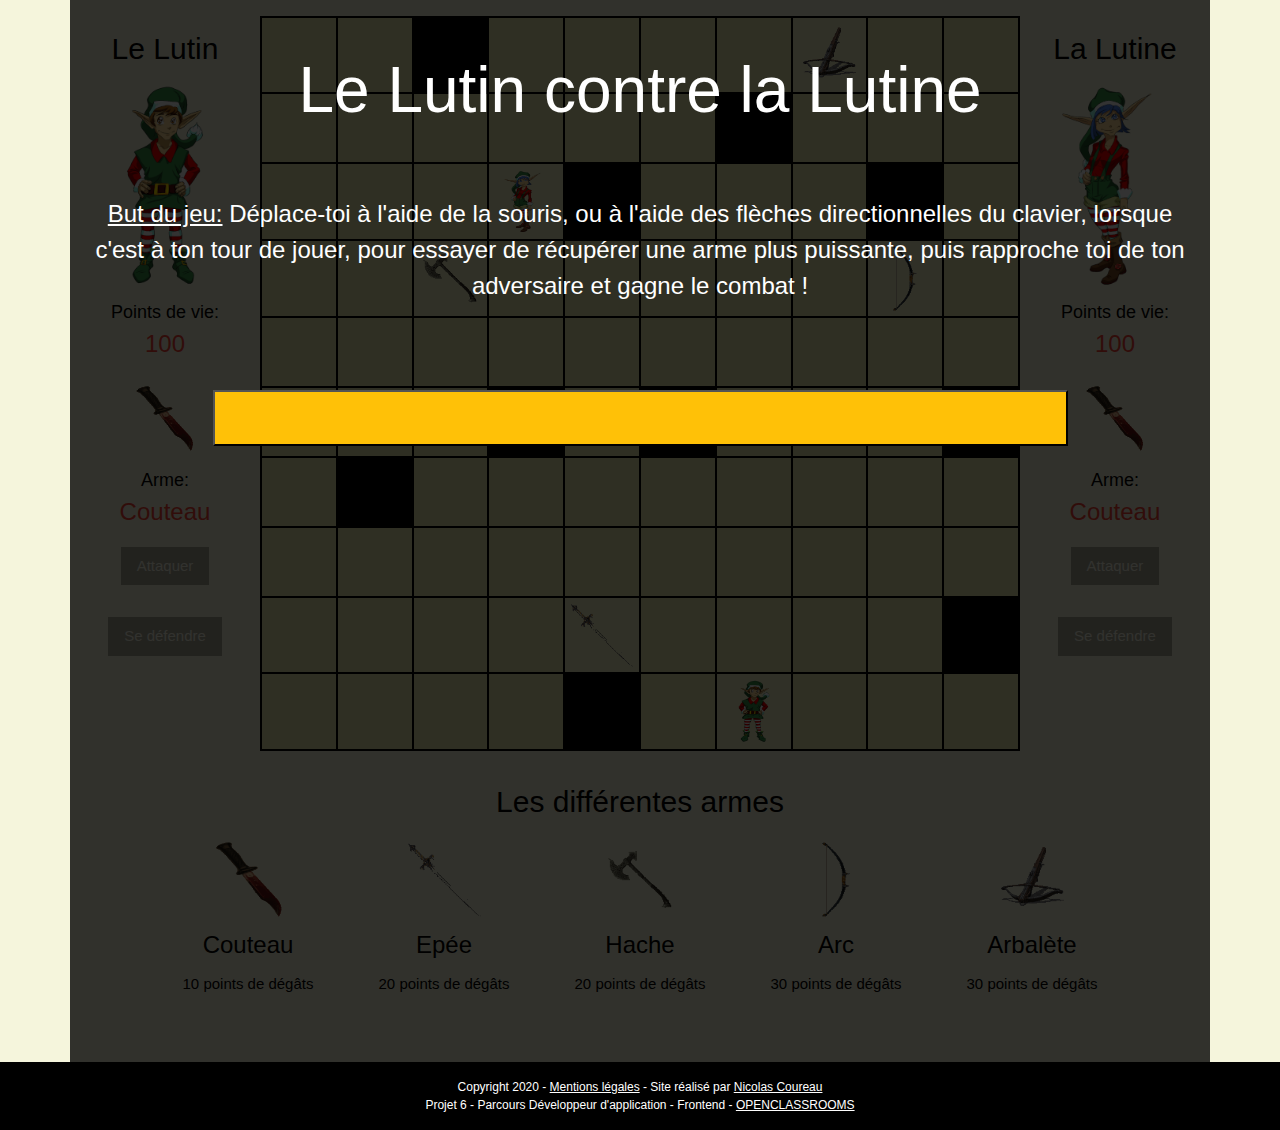
==== commit dd8d7465: "Mise en place de la méthode de déplacement des joueurs avec le clavier" ====
--- a/index.html
+++ b/index.html
@@ -14,7 +14,8 @@
         <!-- Ecran de démarrage -->
         <div id="ecranDepart">
             <h1 class="w3-center w3-text-white w3-padding-32 w3-jumbo">Le Lutin contre la Lutine</h1>
-            <p class="w3-container w3-text-white w3-padding-16 w3-xlarge"><u>But du jeu:</u> Déplace-toi à l'aide de la souris lorsque c'est ton tour,
+            <p class="w3-container w3-text-white w3-padding-16 w3-xlarge"><u>But du jeu:</u> Déplace-toi à l'aide de la souris,
+                ou à l'aide des flèches directionnelles du clavier, lorsque c'est à ton tour de jouer,
                 pour essayer de récupérer une arme plus puissante,
                 puis rapproche toi de ton adversaire et gagne le combat !</p>
             <button id="demarrer" class="w3-bar w3-xlarge w3-padding clignotement">COMMENCER LA PARTIE</button>
